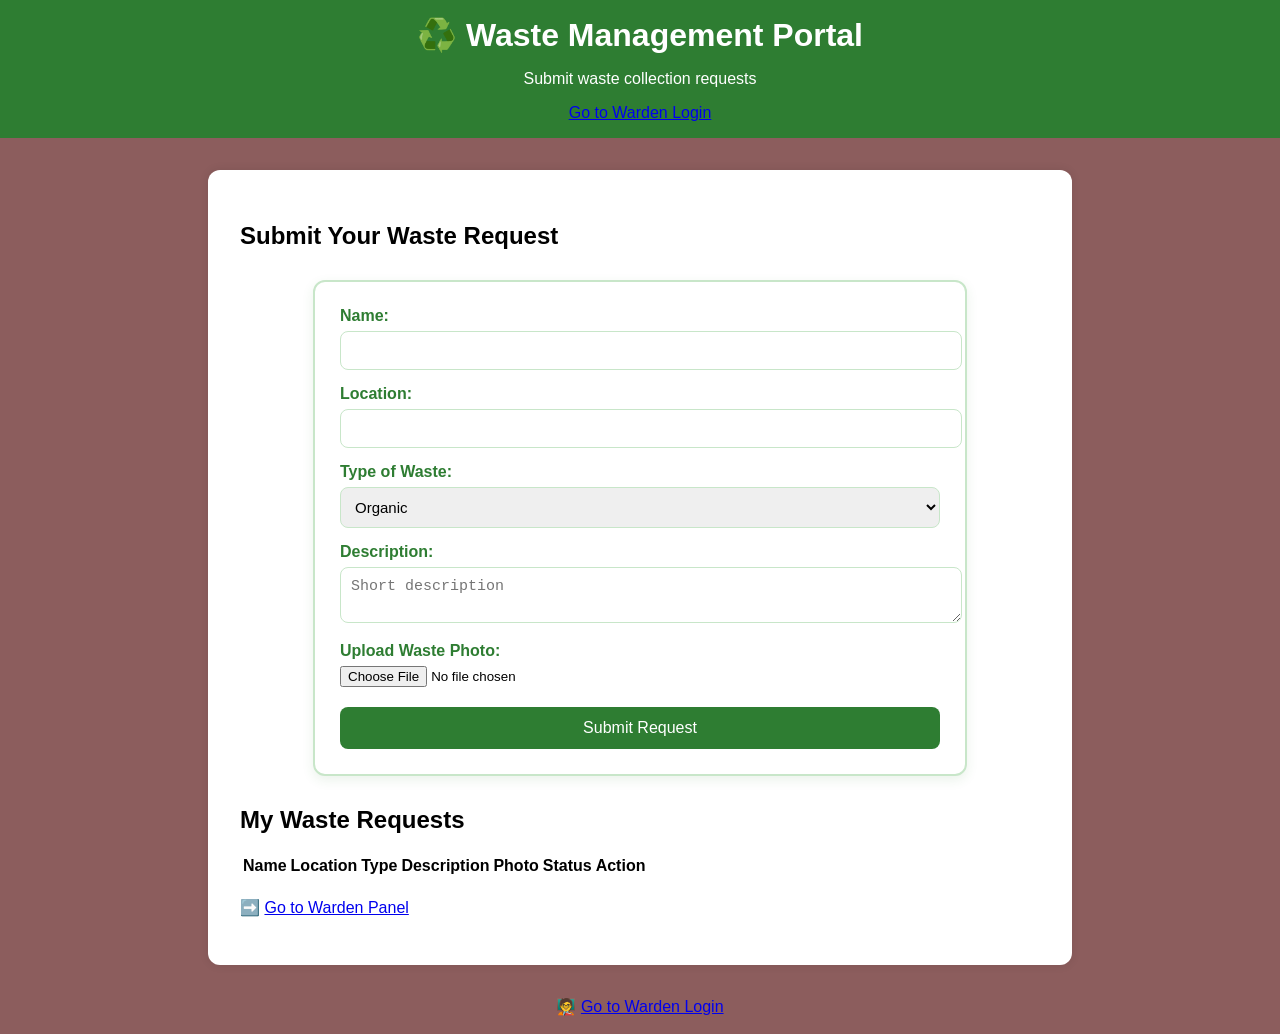
==== index.html @ 1274b8d4 "first commit" ====
<!DOCTYPE html>
<html lang="en">
<head>
  <meta charset="UTF-8" />
  <meta name="viewport" content="width=device-width, initial-scale=1.0" />
  <title>Waste Management Portal</title>
  <link rel="stylesheet" href="style.css" />
  <script src="user.js" defer></script>
</head>
<body>
  <header>
    <h1>♻️ Waste Management Portal</h1>
    <p>Submit waste collection requests</p>

     <a href="WARDEN-LOGIN.HTML">Go to Warden Login</a>
  </header>

  <div class="container">
    <h2>Submit Your Waste Request</h2>

    <form id="wasteForm " >
      <label>Name:</label>
      <input type="text" id="name" required />

      <label>Location:</label>
      <input type="text" id="location" required />

      <label>Type of Waste:</label>
      <select id="type">
        <option value="Organic">Organic</option>
        <option value="Plastic">Plastic</option>
        <option value="Electronic">Electronic</option>
        <option value="Other">Other</option>
      </select>

      <label>Description:</label>
      <textarea id="description" placeholder="Short description"></textarea>

      <label>Upload Waste Photo:</label>
      <input type="file" id="photo" accept="image/*" />

      <button type="submit">Submit Request</button>
    </form>

    <h2>My Waste Requests</h2>
    <table id="requestTable">
      <thead>
        <tr>
          <th>Name</th>
          <th>Location</th>
          <th>Type</th>
          <th>Description</th>
          <th>Photo</th>
          <th>Status</th>
          <th>Action</th>
        </tr>
      </thead>
      <tbody></tbody>
    </table>

    <p style="margin-top:20px;">➡️ <a href="warden.html">Go to Warden Panel</a></p>
  </div>
</body>
<p style="text-align:center; margin-top:20px;">
  🧑‍🏫 <a href="warden-login.html">Go to Warden Login</a>
</p>


</html>
---- style.css ----
body {
  font-family: Arial, sans-serif;
  background-color: #e8f5e969;
  margin: 0;
  padding: 0;
}

header {
  background-color: #2e7d32;
  color: white;
  text-align: center;
  padding: 1rem;
}

h1 {
  margin: 0;
}

.container {
  max-width: 800px;
  margin: 2rem auto;
  background: white;
  padding: 2rem;
  border-radius: 12px;
  box-shadow: 0 0 10px rgba(0, 0, 0, 0.1);
}

/* FORM SECTION */
/* 🌿 Waste Form Styling (Targeting #wasteForm only) */


form {
  background: #ffffff;
  border: 2px solid #c8e6c9;
  border-radius: 12px;
  padding: 25px;
  max-width: 600px;
  margin: 30px auto;
  box-shadow: 0 4px 12px rgba(46, 125, 50, 0.1);
}

form h2 {
  text-align: center;
  color: #1b5e20;
  margin-bottom: 15px;
}

label {
  font-weight: 600;
  color: #2e7d32;
  display: block;
  margin-bottom: 6px;
}

input[type="text"],
textarea,
select {
  width: 100%;
  padding: 10px;
  margin-bottom: 15px;
  border: 1.5px solid #c8e6c9;
  border-radius: 8px;
  font-size: 15px;
  transition: border-color 0.3s;
}

input[type="text"]:focus,
textarea:focus,
select:focus {
  border-color: #81c784;
  outline: none;
}

input[type="file"] {
  margin-bottom: 20px;
}

button {
  display: block;
  width: 100%;
  background-color: #2e7d32;
  color: #fff;
  padding: 12px;
  border: none;
  border-radius: 8px;
  font-size: 16px;
  cursor: pointer;
  transition: background-color 0.3s;
}

button:hover {
  background-color: #1b5e20;
}

/* PAGE BACKGROUND */
body {
  background-color: rgb(140, 93, 93);
  font-family: "Poppins", sans-serif;
}
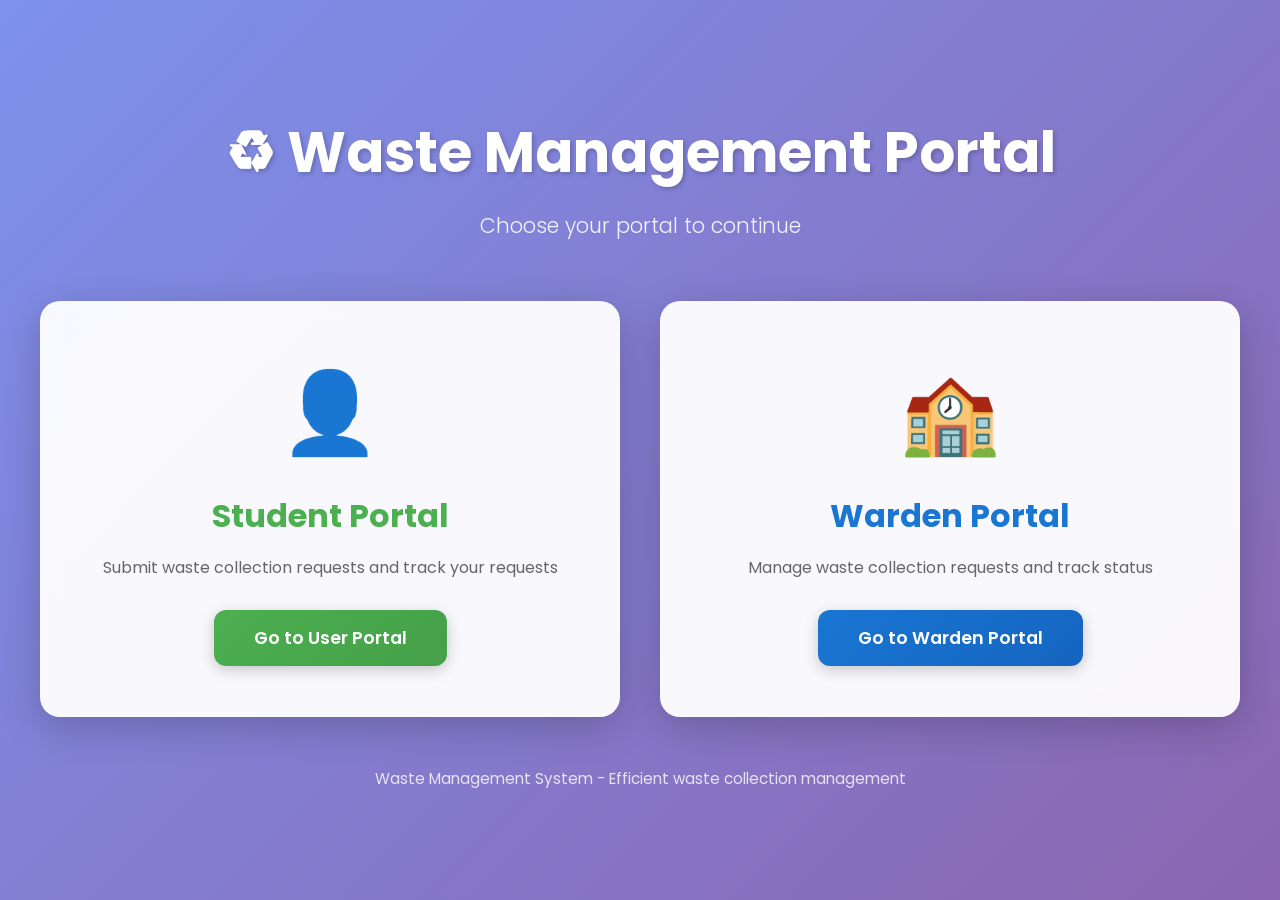
==== commit f04b09a2: "djjd" ====
--- a/index.html
+++ b/index.html
@@ -1,69 +1,84 @@
 <!DOCTYPE html>
 <html lang="en">
 <head>
-  <meta charset="UTF-8" />
-  <meta name="viewport" content="width=device-width, initial-scale=1.0" />
-  <title>Waste Management Portal</title>
-  <link rel="stylesheet" href="style.css" />
-  <script src="user.js" defer></script>
+    <meta charset="UTF-8">
+    <meta name="viewport" content="width=device-width, initial-scale=1.0">
+    <title>Waste Management Portal - Home</title>
+    <link rel="stylesheet" href="home.css">
+    <link rel="preconnect" href="https://fonts.googleapis.com">
+    <link rel="preconnect" href="https://fonts.gstatic.com" crossorigin>
+    <link href="https://fonts.googleapis.com/css2?family=Poppins:wght@300;400;500;600;700&display=swap" rel="stylesheet">
 </head>
 <body>
-  <header>
-    <h1>♻️ Waste Management Portal</h1>
-    <p>Submit waste collection requests</p>
+    <div class="home-container">
+        <div class="home-content">
+            <header class="home-header">
+                <h1>♻ Waste Management Portal</h1>
+                <p>Choose your portal to continue</p>
+            </header>
 
-     <a href="WARDEN-LOGIN.HTML">Go to Warden Login</a>
-  </header>
+            <div class="portal-options">
+                <div class="portal-card user-portal" id="userPortalCard">
+                    <div class="portal-icon">👤</div>
+                    <h2>Student Portal</h2>
+                    <p>Submit waste collection requests and track your requests</p>
+                    <a href="user-login.html" class="portal-btn user-btn">Go to User Portal</a>
+                </div>
 
-  <div class="container">
-    <h2>Submit Your Waste Request</h2>
+                <div class="portal-card warden-portal" id="wardenPortalCard">
+                    <div class="portal-icon">🏫</div>
+                    <h2>Warden Portal</h2>
+                    <p>Manage waste collection requests and track status</p>
+                    <a href="warden-login.html" class="portal-btn warden-btn">Go to Warden Portal</a>
+                </div>
+            </div>
 
-    <form id="wasteForm " >
-      <label>Name:</label>
-      <input type="text" id="name" required />
-
-      <label>Location:</label>
-      <input type="text" id="location" required />
-
-      <label>Type of Waste:</label>
-      <select id="type">
-        <option value="Organic">Organic</option>
-        <option value="Plastic">Plastic</option>
-        <option value="Electronic">Electronic</option>
-        <option value="Other">Other</option>
-      </select>
-
-      <label>Description:</label>
-      <textarea id="description" placeholder="Short description"></textarea>
-
-      <label>Upload Waste Photo:</label>
-      <input type="file" id="photo" accept="image/*" />
-
-      <button type="submit">Submit Request</button>
-    </form>
-
-    <h2>My Waste Requests</h2>
-    <table id="requestTable">
-      <thead>
-        <tr>
-          <th>Name</th>
-          <th>Location</th>
-          <th>Type</th>
-          <th>Description</th>
-          <th>Photo</th>
-          <th>Status</th>
-          <th>Action</th>
-        </tr>
-      </thead>
-      <tbody></tbody>
-    </table>
-
-    <p style="margin-top:20px;">➡️ <a href="warden.html">Go to Warden Panel</a></p>
-  </div>
+            <div class="home-footer">
+                <p>Waste Management System - Efficient waste collection management</p>
+            </div>
+        </div>
+    </div>
+    <script>
+        // Role-based access control for home page
+        (function() {
+            // Check URL parameter for role
+            const urlParams = new URLSearchParams(window.location.search);
+            const role = urlParams.get('role');
+            
+            // Check if user is already logged in
+            const userLoggedIn = localStorage.getItem('userLoggedIn') === 'true';
+            const wardenLoggedIn = localStorage.getItem('wardenLoggedIn') === 'true';
+            
+            // If role is specified in URL, show only that portal
+            if (role === 'user') {
+                // Hide warden portal
+                const wardenCard = document.getElementById('wardenPortalCard');
+                if (wardenCard) {
+                    wardenCard.style.display = 'none';
+                }
+                // If user is logged in, redirect to user dashboard
+                if (userLoggedIn) {
+                    window.location.href = 'user-dashboard.html';
+                }
+            } else if (role === 'warden') {
+                // Hide user portal
+                const userCard = document.getElementById('userPortalCard');
+                if (userCard) {
+                    userCard.style.display = 'none';
+                }
+                // If warden is logged in, redirect to dashboard
+                if (wardenLoggedIn) {
+                    window.location.href = 'warden-dashboard.html';
+                }
+            } else {
+                // No role specified - check if logged in and redirect accordingly
+                if (userLoggedIn) {
+                    window.location.href = 'user-dashboard.html';
+                } else if (wardenLoggedIn) {
+                    window.location.href = 'warden-dashboard.html';
+                }
+            }
+        })();
+    </script>
 </body>
-<p style="text-align:center; margin-top:20px;">
-  🧑‍🏫 <a href="warden-login.html">Go to Warden Login</a>
-</p>
-
-
 </html>
--- a/home.css
+++ b/home.css
@@ -0,0 +1,206 @@
+* {
+    margin: 0;
+    padding: 0;
+    box-sizing: border-box;
+}
+
+body {
+    font-family: 'Poppins', sans-serif;
+    background: linear-gradient(135deg, rgba(102, 126, 234, 0.85) 0%, rgba(118, 75, 162, 0.85) 100%),
+                url('https://images.unsplash.com/photo-1532996122724-e3c354a0b15b?w=1920&q=80') center/cover no-repeat;
+    min-height: 100vh;
+    display: flex;
+    align-items: center;
+    justify-content: center;
+    padding: 20px;
+    position: relative;
+}
+
+body::before {
+    content: '';
+    position: fixed;
+    top: 0;
+    left: 0;
+    width: 100%;
+    height: 100%;
+    background: url('https://images.unsplash.com/photo-1532996122724-e3c354a0b15b?w=1920&q=80') center/cover no-repeat;
+    z-index: -1;
+    opacity: 0.3;
+}
+
+.home-container {
+    width: 100%;
+    max-width: 1200px;
+    margin: 0 auto;
+}
+
+.home-content {
+    text-align: center;
+}
+
+.home-header {
+    margin-bottom: 60px;
+    color: white;
+}
+
+.home-header h1 {
+    font-size: 3.5rem;
+    font-weight: 700;
+    margin-bottom: 15px;
+    text-shadow: 2px 2px 4px rgba(0, 0, 0, 0.2);
+}
+
+.home-header p {
+    font-size: 1.3rem;
+    font-weight: 300;
+    opacity: 0.9;
+}
+
+.portal-options {
+    display: grid;
+    grid-template-columns: repeat(auto-fit, minmax(400px, 1fr));
+    gap: 40px;
+    margin-bottom: 40px;
+}
+
+.portal-card {
+    background: rgba(255, 255, 255, 0.95);
+    backdrop-filter: blur(10px);
+    border-radius: 20px;
+    padding: 50px 40px;
+    box-shadow: 0 10px 40px rgba(0, 0, 0, 0.2);
+    border: 1px solid rgba(255, 255, 255, 0.2);
+    transition: all 0.3s ease;
+    display: flex;
+    flex-direction: column;
+    align-items: center;
+}
+
+.portal-card:hover {
+    transform: translateY(-10px);
+    box-shadow: 0 15px 50px rgba(0, 0, 0, 0.3);
+}
+
+.portal-icon {
+    font-size: 5rem;
+    margin-bottom: 20px;
+    animation: float 3s ease-in-out infinite;
+}
+
+@keyframes float {
+    0%, 100% {
+        transform: translateY(0px);
+    }
+    50% {
+        transform: translateY(-10px);
+    }
+}
+
+.portal-card h2 {
+    font-size: 2rem;
+    font-weight: 700;
+    margin-bottom: 15px;
+    color: #333;
+}
+
+.user-portal h2 {
+    color: #4caf50;
+}
+
+.warden-portal h2 {
+    color: #1976d2;
+}
+
+.portal-card p {
+    font-size: 1rem;
+    color: #666;
+    margin-bottom: 30px;
+    line-height: 1.6;
+}
+
+.portal-btn {
+    display: inline-block;
+    padding: 15px 40px;
+    border-radius: 12px;
+    font-family: 'Poppins', sans-serif;
+    font-size: 1.1rem;
+    font-weight: 600;
+    text-decoration: none;
+    transition: all 0.3s ease;
+    box-shadow: 0 4px 15px rgba(0, 0, 0, 0.2);
+    border: none;
+    cursor: pointer;
+}
+
+.user-btn {
+    background: linear-gradient(135deg, #4caf50 0%, #45a049 100%);
+    color: white;
+}
+
+.user-btn:hover {
+    background: linear-gradient(135deg, #45a049 0%, #4caf50 100%);
+    transform: translateY(-2px);
+    box-shadow: 0 6px 20px rgba(76, 175, 80, 0.4);
+}
+
+.warden-btn {
+    background: linear-gradient(135deg, #1976d2 0%, #1565c0 100%);
+    color: white;
+}
+
+.warden-btn:hover {
+    background: linear-gradient(135deg, #1565c0 0%, #1976d2 100%);
+    transform: translateY(-2px);
+    box-shadow: 0 6px 20px rgba(25, 118, 210, 0.4);
+}
+
+.home-footer {
+    margin-top: 50px;
+    color: white;
+    opacity: 0.8;
+    font-size: 0.95rem;
+}
+
+/* Responsive Design */
+@media (max-width: 768px) {
+    .home-header h1 {
+        font-size: 2.5rem;
+    }
+
+    .home-header p {
+        font-size: 1.1rem;
+    }
+
+    .portal-options {
+        grid-template-columns: 1fr;
+        gap: 30px;
+    }
+
+    .portal-card {
+        padding: 40px 30px;
+    }
+
+    .portal-icon {
+        font-size: 4rem;
+    }
+
+    .portal-card h2 {
+        font-size: 1.5rem;
+    }
+}
+
+@media (max-width: 480px) {
+    .home-header h1 {
+        font-size: 2rem;
+    }
+
+    .portal-card {
+        padding: 30px 20px;
+    }
+
+    .portal-btn {
+        padding: 12px 30px;
+        font-size: 1rem;
+    }
+}
+
